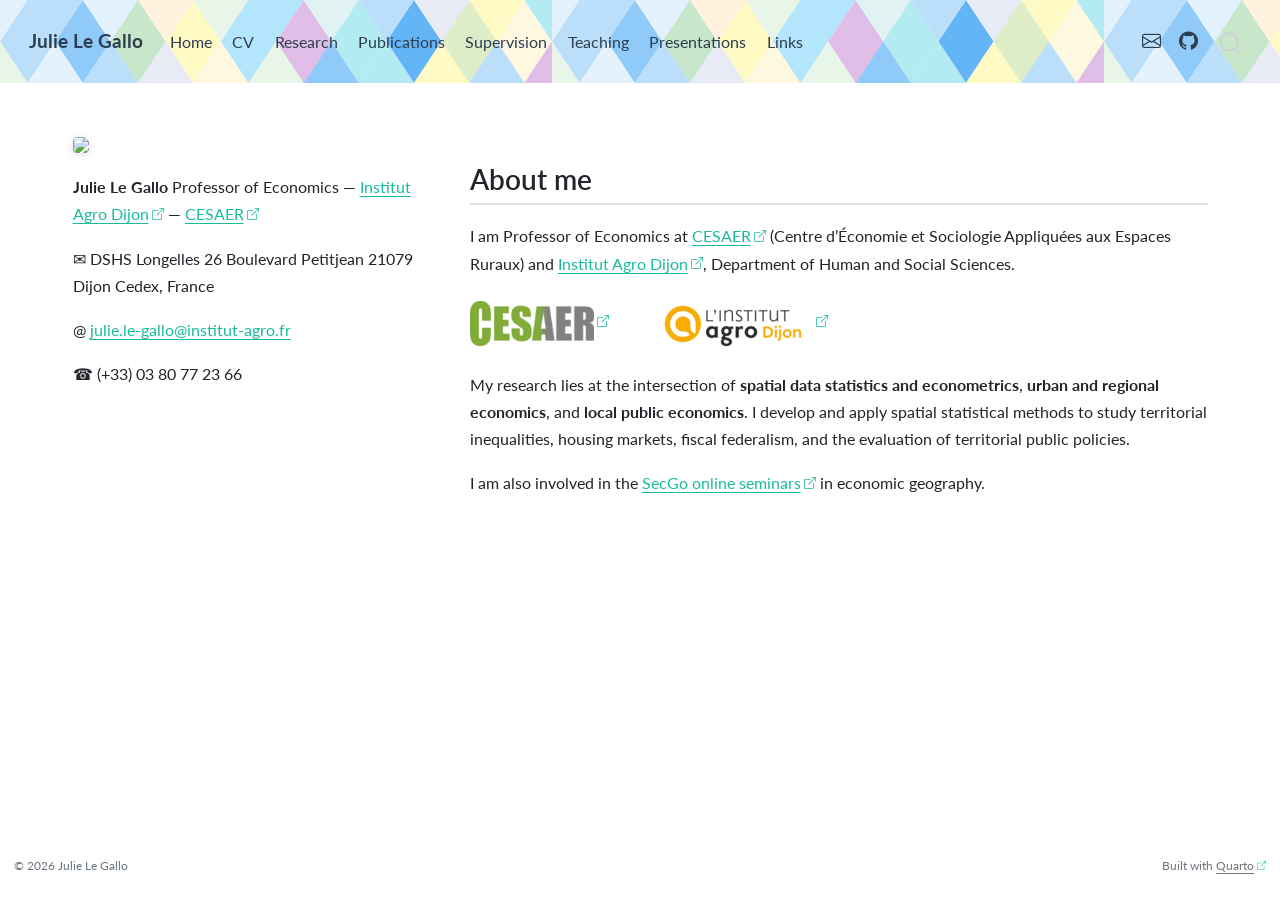
==== docs/index.html @ 0ce1039f "Update 29Apr2026" ====
<!DOCTYPE html>
<html xmlns="http://www.w3.org/1999/xhtml" lang="en" xml:lang="en"><head>

<meta charset="utf-8">
<meta name="generator" content="quarto-1.9.37">

<meta name="viewport" content="width=device-width, initial-scale=1.0, user-scalable=yes">


<title>Julie Le Gallo</title>
<style>
/* Default styles provided by pandoc.
** See https://pandoc.org/MANUAL.html#variables-for-html for config info.
*/
code{white-space: pre-wrap;}
span.smallcaps{font-variant: small-caps;}
div.columns{display: flex; gap: min(4vw, 1.5em);}
div.column{flex: auto; overflow-x: auto;}
div.hanging-indent{margin-left: 1.5em; text-indent: -1.5em;}
ul.task-list{list-style: none;}
ul.task-list li input[type="checkbox"] {
  width: 0.8em;
  margin: 0 0.8em 0.2em -1em; /* quarto-specific, see https://github.com/quarto-dev/quarto-cli/issues/4556 */ 
  vertical-align: middle;
}
</style>


<script src="site_libs/quarto-nav/quarto-nav.js"></script>
<script src="site_libs/quarto-nav/headroom.min.js"></script>
<script src="site_libs/clipboard/clipboard.min.js"></script>
<script src="site_libs/quarto-search/autocomplete.umd.js"></script>
<script src="site_libs/quarto-search/fuse.min.js"></script>
<script src="site_libs/quarto-search/quarto-search.js"></script>
<meta name="quarto:offset" content="./">
<link href="./favicon.ico" rel="icon">
<script src="site_libs/quarto-html/quarto.js" type="module"></script>
<script src="site_libs/quarto-html/tabsets/tabsets.js" type="module"></script>
<script src="site_libs/quarto-html/popper.min.js"></script>
<script src="site_libs/quarto-html/tippy.umd.min.js"></script>
<script src="site_libs/quarto-html/anchor.min.js"></script>
<link href="site_libs/quarto-html/tippy.css" rel="stylesheet">
<link href="site_libs/quarto-html/quarto-syntax-highlighting-7f8f88aac4f3542376d5c11b86a4c14d.css" rel="stylesheet" id="quarto-text-highlighting-styles">
<script src="site_libs/bootstrap/bootstrap.min.js"></script>
<link href="site_libs/bootstrap/bootstrap-icons.css" rel="stylesheet">
<link href="site_libs/bootstrap/bootstrap-6b423f165eeea3787de40cb4f8e821c3.min.css" rel="stylesheet" append-hash="true" id="quarto-bootstrap" data-mode="light">
<script id="quarto-search-options" type="application/json">{
  "location": "navbar",
  "copy-button": false,
  "collapse-after": 3,
  "panel-placement": "end",
  "type": "overlay",
  "limit": 50,
  "keyboard-shortcut": [
    "f",
    "/",
    "s"
  ],
  "show-item-context": false,
  "language": {
    "search-no-results-text": "No results",
    "search-matching-documents-text": "matching documents",
    "search-copy-link-title": "Copy link to search",
    "search-hide-matches-text": "Hide additional matches",
    "search-more-match-text": "more match in this document",
    "search-more-matches-text": "more matches in this document",
    "search-clear-button-title": "Clear",
    "search-text-placeholder": "",
    "search-detached-cancel-button-title": "Cancel",
    "search-submit-button-title": "Submit",
    "search-label": "Search"
  }
}</script>


<link rel="stylesheet" href="styles.css">
</head>

<body class="nav-fixed quarto-light">

<div id="quarto-search-results"></div>
  <header id="quarto-header" class="headroom fixed-top">
    <nav class="navbar navbar-expand-lg " data-bs-theme="dark">
      <div class="navbar-container container-fluid">
      <div class="navbar-brand-container mx-auto">
    <a class="navbar-brand" href="./index.html">
    <span class="navbar-title">Julie Le Gallo</span>
    </a>
  </div>
            <div id="quarto-search" class="" title="Search"></div>
          <button class="navbar-toggler" type="button" data-bs-toggle="collapse" data-bs-target="#navbarCollapse" aria-controls="navbarCollapse" role="menu" aria-expanded="false" aria-label="Toggle navigation" onclick="if (window.quartoToggleHeadroom) { window.quartoToggleHeadroom(); }">
  <span class="navbar-toggler-icon"></span>
</button>
          <div class="collapse navbar-collapse" id="navbarCollapse">
            <ul class="navbar-nav navbar-nav-scroll me-auto">
  <li class="nav-item">
    <a class="nav-link active" href="./index.html" aria-current="page"> 
<span class="menu-text">Home</span></a>
  </li>  
  <li class="nav-item">
    <a class="nav-link" href="./cv.html"> 
<span class="menu-text">CV</span></a>
  </li>  
  <li class="nav-item">
    <a class="nav-link" href="./research.html"> 
<span class="menu-text">Research</span></a>
  </li>  
  <li class="nav-item">
    <a class="nav-link" href="./publications.html"> 
<span class="menu-text">Publications</span></a>
  </li>  
  <li class="nav-item">
    <a class="nav-link" href="./supervision.html"> 
<span class="menu-text">Supervision</span></a>
  </li>  
  <li class="nav-item">
    <a class="nav-link" href="./teaching.html"> 
<span class="menu-text">Teaching</span></a>
  </li>  
  <li class="nav-item">
    <a class="nav-link" href="./presentations.html"> 
<span class="menu-text">Presentations</span></a>
  </li>  
  <li class="nav-item">
    <a class="nav-link" href="./links.html"> 
<span class="menu-text">Links</span></a>
  </li>  
</ul>
            <ul class="navbar-nav navbar-nav-scroll ms-auto">
  <li class="nav-item compact">
    <a class="nav-link" href="mailto:julie.le-gallo@institut-agro.fr"> <i class="bi bi-envelope" role="img">
</i> 
<span class="menu-text"></span></a>
  </li>  
  <li class="nav-item compact">
    <a class="nav-link" href="https://github.com/jlegallo"> <i class="bi bi-github" role="img">
</i> 
<span class="menu-text"></span></a>
  </li>  
</ul>
          </div> <!-- /navcollapse -->
            <div class="quarto-navbar-tools">
</div>
      </div> <!-- /container-fluid -->
    </nav>
</header>
<!-- content -->
<div id="quarto-content" class="quarto-container page-columns page-rows-contents page-layout-full page-navbar">
<!-- sidebar -->
<!-- margin-sidebar -->
    
<!-- main -->
<main class="content column-page" id="quarto-document-content"><header id="title-block-header" class="quarto-title-block"></header>




<div class="columns">
<div class="column" style="width:30%;">
<p><img src="photo.png" class="rounded img-fluid" width="220"></p>
<p><strong>Julie Le Gallo</strong> Professor of Economics — <a href="https://www.institut-agro-dijon.fr">Institut Agro Dijon</a> — <a href="https://cesaer.dijon.hub.inrae.fr/">CESAER</a></p>
<p>✉ DSHS Longelles 26 Boulevard Petitjean 21079 Dijon Cedex, France</p>
<p>@ <a href="mailto:julie.le-gallo@institut-agro.fr">julie.le-gallo@institut-agro.fr</a></p>
<p>☎ (+33) 03 80 77 23 66</p>
</div><div class="column" style="width:5%;">

</div><div class="column" style="width:65%;">
<section id="about-me" class="level2">
<h2 class="anchored" data-anchor-id="about-me">About me</h2>
<p>I am Professor of Economics at <a href="https://cesaer.dijon.hub.inrae.fr/">CESAER</a> (Centre d’Économie et Sociologie Appliquées aux Espaces Ruraux) and <a href="https://www.institut-agro-dijon.fr">Institut Agro Dijon</a>, Department of Human and Social Sciences.</p>
<p><a href="https://cesaer.dijon.hub.inrae.fr/"><img src="logos/1d4dc0701796-logo-cesaer.png" height="45"></a> &nbsp;&nbsp;&nbsp;&nbsp;&nbsp;&nbsp;&nbsp;&nbsp;&nbsp; <a href="https://www.institut-agro-dijon.fr"><img src="logos/44a94e5ef572-institut_agro_dijon_cmjn_marque-fille.webp" height="60"></a></p>
<p>My research lies at the intersection of <strong>spatial data statistics and econometrics</strong>, <strong>urban and regional economics</strong>, and <strong>local public economics</strong>. I develop and apply spatial statistical methods to study territorial inequalities, housing markets, fiscal federalism, and the evaluation of territorial public policies.</p>
<p>I am also involved in the <a href="https://sites.google.com/view/secgo/home">SecGo online seminars</a> in economic geography.</p>
</section>
</div>
</div>



</main> <!-- /main -->
<script id="quarto-html-after-body" type="application/javascript">
  window.document.addEventListener("DOMContentLoaded", function (event) {
    const icon = "";
    const anchorJS = new window.AnchorJS();
    anchorJS.options = {
      placement: 'right',
      icon: icon
    };
    anchorJS.add('.anchored');
    const isCodeAnnotation = (el) => {
      for (const clz of el.classList) {
        if (clz.startsWith('code-annotation-')) {                     
          return true;
        }
      }
      return false;
    }
    const onCopySuccess = function(e) {
      // button target
      const button = e.trigger;
      // don't keep focus
      button.blur();
      // flash "checked"
      button.classList.add('code-copy-button-checked');
      var currentTitle = button.getAttribute("title");
      button.setAttribute("title", "Copied!");
      let tooltip;
      if (window.bootstrap) {
        button.setAttribute("data-bs-toggle", "tooltip");
        button.setAttribute("data-bs-placement", "left");
        button.setAttribute("data-bs-title", "Copied!");
        tooltip = new bootstrap.Tooltip(button, 
          { trigger: "manual", 
            customClass: "code-copy-button-tooltip",
            offset: [0, -8]});
        tooltip.show();    
      }
      setTimeout(function() {
        if (tooltip) {
          tooltip.hide();
          button.removeAttribute("data-bs-title");
          button.removeAttribute("data-bs-toggle");
          button.removeAttribute("data-bs-placement");
        }
        button.setAttribute("title", currentTitle);
        button.classList.remove('code-copy-button-checked');
      }, 1000);
      // clear code selection
      e.clearSelection();
    }
    const getTextToCopy = function(trigger) {
      const outerScaffold = trigger.parentElement.cloneNode(true);
      const codeEl = outerScaffold.querySelector('code');
      for (const childEl of codeEl.children) {
        if (isCodeAnnotation(childEl)) {
          childEl.remove();
        }
      }
      return codeEl.innerText;
    }
    const clipboard = new window.ClipboardJS('.code-copy-button:not([data-in-quarto-modal])', {
      text: getTextToCopy
    });
    clipboard.on('success', onCopySuccess);
    if (window.document.getElementById('quarto-embedded-source-code-modal')) {
      const clipboardModal = new window.ClipboardJS('.code-copy-button[data-in-quarto-modal]', {
        text: getTextToCopy,
        container: window.document.getElementById('quarto-embedded-source-code-modal')
      });
      clipboardModal.on('success', onCopySuccess);
    }
      var localhostRegex = new RegExp(/^(?:http|https):\/\/localhost\:?[0-9]*\//);
      var mailtoRegex = new RegExp(/^mailto:/);
        var filterRegex = new RegExp('/' + window.location.host + '/');
      var isInternal = (href) => {
          return filterRegex.test(href) || localhostRegex.test(href) || mailtoRegex.test(href);
      }
      // Inspect non-navigation links and adorn them if external
     var links = window.document.querySelectorAll('a[href]:not(.nav-link):not(.navbar-brand):not(.toc-action):not(.sidebar-link):not(.sidebar-item-toggle):not(.pagination-link):not(.no-external):not([aria-hidden]):not(.dropdown-item):not(.quarto-navigation-tool):not(.about-link)');
      for (var i=0; i<links.length; i++) {
        const link = links[i];
        if (!isInternal(link.href)) {
          // undo the damage that might have been done by quarto-nav.js in the case of
          // links that we want to consider external
          if (link.dataset.originalHref !== undefined) {
            link.href = link.dataset.originalHref;
          }
            // target, if specified
            link.setAttribute("target", "_blank");
            if (link.getAttribute("rel") === null) {
              link.setAttribute("rel", "noopener");
            }
            // default icon
            link.classList.add("external");
        }
      }
    function tippyHover(el, contentFn, onTriggerFn, onUntriggerFn) {
      const config = {
        allowHTML: true,
        maxWidth: 500,
        delay: 100,
        arrow: false,
        appendTo: function(el) {
            return el.parentElement;
        },
        interactive: true,
        interactiveBorder: 10,
        theme: 'quarto',
        placement: 'bottom-start',
      };
      if (contentFn) {
        config.content = contentFn;
      }
      if (onTriggerFn) {
        config.onTrigger = onTriggerFn;
      }
      if (onUntriggerFn) {
        config.onUntrigger = onUntriggerFn;
      }
      window.tippy(el, config); 
    }
    const noterefs = window.document.querySelectorAll('a[role="doc-noteref"]');
    for (var i=0; i<noterefs.length; i++) {
      const ref = noterefs[i];
      tippyHover(ref, function() {
        // use id or data attribute instead here
        let href = ref.getAttribute('data-footnote-href') || ref.getAttribute('href');
        try { href = new URL(href).hash; } catch {}
        const id = href.replace(/^#\/?/, "");
        const note = window.document.getElementById(id);
        if (note) {
          return note.innerHTML;
        } else {
          return "";
        }
      });
    }
    const xrefs = window.document.querySelectorAll('a.quarto-xref');
    const processXRef = (id, note) => {
      // Strip column container classes
      const stripColumnClz = (el) => {
        el.classList.remove("page-full", "page-columns");
        if (el.children) {
          for (const child of el.children) {
            stripColumnClz(child);
          }
        }
      }
      stripColumnClz(note)
      if (id === null || id.startsWith('sec-')) {
        // Special case sections, only their first couple elements
        const container = document.createElement("div");
        if (note.children && note.children.length > 2) {
          container.appendChild(note.children[0].cloneNode(true));
          for (let i = 1; i < note.children.length; i++) {
            const child = note.children[i];
            if (child.tagName === "P" && child.innerText === "") {
              continue;
            } else {
              container.appendChild(child.cloneNode(true));
              break;
            }
          }
          if (window.Quarto?.typesetMath) {
            window.Quarto.typesetMath(container);
          }
          return container.innerHTML
        } else {
          if (window.Quarto?.typesetMath) {
            window.Quarto.typesetMath(note);
          }
          return note.innerHTML;
        }
      } else {
        // Remove any anchor links if they are present
        const anchorLink = note.querySelector('a.anchorjs-link');
        if (anchorLink) {
          anchorLink.remove();
        }
        if (window.Quarto?.typesetMath) {
          window.Quarto.typesetMath(note);
        }
        if (note.classList.contains("callout")) {
          return note.outerHTML;
        } else {
          return note.innerHTML;
        }
      }
    }
    for (var i=0; i<xrefs.length; i++) {
      const xref = xrefs[i];
      tippyHover(xref, undefined, function(instance) {
        instance.disable();
        let url = xref.getAttribute('href');
        let hash = undefined; 
        if (url.startsWith('#')) {
          hash = url;
        } else {
          try { hash = new URL(url).hash; } catch {}
        }
        if (hash) {
          const id = hash.replace(/^#\/?/, "");
          const note = window.document.getElementById(id);
          if (note !== null) {
            try {
              const html = processXRef(id, note.cloneNode(true));
              instance.setContent(html);
            } finally {
              instance.enable();
              instance.show();
            }
          } else {
            // See if we can fetch this
            fetch(url.split('#')[0])
            .then(res => res.text())
            .then(html => {
              const parser = new DOMParser();
              const htmlDoc = parser.parseFromString(html, "text/html");
              const note = htmlDoc.getElementById(id);
              if (note !== null) {
                const html = processXRef(id, note);
                instance.setContent(html);
              } 
            }).finally(() => {
              instance.enable();
              instance.show();
            });
          }
        } else {
          // See if we can fetch a full url (with no hash to target)
          // This is a special case and we should probably do some content thinning / targeting
          fetch(url)
          .then(res => res.text())
          .then(html => {
            const parser = new DOMParser();
            const htmlDoc = parser.parseFromString(html, "text/html");
            const note = htmlDoc.querySelector('main.content');
            if (note !== null) {
              // This should only happen for chapter cross references
              // (since there is no id in the URL)
              // remove the first header
              if (note.children.length > 0 && note.children[0].tagName === "HEADER") {
                note.children[0].remove();
              }
              const html = processXRef(null, note);
              instance.setContent(html);
            } 
          }).finally(() => {
            instance.enable();
            instance.show();
          });
        }
      }, function(instance) {
      });
    }
        let selectedAnnoteEl;
        const selectorForAnnotation = ( cell, annotation) => {
          let cellAttr = 'data-code-cell="' + cell + '"';
          let lineAttr = 'data-code-annotation="' +  annotation + '"';
          const selector = 'span[' + cellAttr + '][' + lineAttr + ']';
          return selector;
        }
        const selectCodeLines = (annoteEl) => {
          const doc = window.document;
          const targetCell = annoteEl.getAttribute("data-target-cell");
          const targetAnnotation = annoteEl.getAttribute("data-target-annotation");
          const annoteSpan = window.document.querySelector(selectorForAnnotation(targetCell, targetAnnotation));
          const lines = annoteSpan.getAttribute("data-code-lines").split(",");
          const lineIds = lines.map((line) => {
            return targetCell + "-" + line;
          })
          let top = null;
          let height = null;
          let parent = null;
          if (lineIds.length > 0) {
              //compute the position of the single el (top and bottom and make a div)
              const el = window.document.getElementById(lineIds[0]);
              top = el.offsetTop;
              height = el.offsetHeight;
              parent = el.parentElement.parentElement;
            if (lineIds.length > 1) {
              const lastEl = window.document.getElementById(lineIds[lineIds.length - 1]);
              const bottom = lastEl.offsetTop + lastEl.offsetHeight;
              height = bottom - top;
            }
            if (top !== null && height !== null && parent !== null) {
              // cook up a div (if necessary) and position it 
              let div = window.document.getElementById("code-annotation-line-highlight");
              if (div === null) {
                div = window.document.createElement("div");
                div.setAttribute("id", "code-annotation-line-highlight");
                div.style.position = 'absolute';
                parent.appendChild(div);
              }
              div.style.top = top - 2 + "px";
              div.style.height = height + 4 + "px";
              div.style.left = 0;
              let gutterDiv = window.document.getElementById("code-annotation-line-highlight-gutter");
              if (gutterDiv === null) {
                gutterDiv = window.document.createElement("div");
                gutterDiv.setAttribute("id", "code-annotation-line-highlight-gutter");
                gutterDiv.style.position = 'absolute';
                const codeCell = window.document.getElementById(targetCell);
                const gutter = codeCell.querySelector('.code-annotation-gutter');
                gutter.appendChild(gutterDiv);
              }
              gutterDiv.style.top = top - 2 + "px";
              gutterDiv.style.height = height + 4 + "px";
            }
            selectedAnnoteEl = annoteEl;
          }
        };
        const unselectCodeLines = () => {
          const elementsIds = ["code-annotation-line-highlight", "code-annotation-line-highlight-gutter"];
          elementsIds.forEach((elId) => {
            const div = window.document.getElementById(elId);
            if (div) {
              div.remove();
            }
          });
          selectedAnnoteEl = undefined;
        };
          // Handle positioning of the toggle
      window.addEventListener(
        "resize",
        throttle(() => {
          elRect = undefined;
          if (selectedAnnoteEl) {
            selectCodeLines(selectedAnnoteEl);
          }
        }, 10)
      );
      function throttle(fn, ms) {
      let throttle = false;
      let timer;
        return (...args) => {
          if(!throttle) { // first call gets through
              fn.apply(this, args);
              throttle = true;
          } else { // all the others get throttled
              if(timer) clearTimeout(timer); // cancel #2
              timer = setTimeout(() => {
                fn.apply(this, args);
                timer = throttle = false;
              }, ms);
          }
        };
      }
        // Attach click handler to the DT
        const annoteDls = window.document.querySelectorAll('dt[data-target-cell]');
        for (const annoteDlNode of annoteDls) {
          annoteDlNode.addEventListener('click', (event) => {
            const clickedEl = event.target;
            if (clickedEl !== selectedAnnoteEl) {
              unselectCodeLines();
              const activeEl = window.document.querySelector('dt[data-target-cell].code-annotation-active');
              if (activeEl) {
                activeEl.classList.remove('code-annotation-active');
              }
              selectCodeLines(clickedEl);
              clickedEl.classList.add('code-annotation-active');
            } else {
              // Unselect the line
              unselectCodeLines();
              clickedEl.classList.remove('code-annotation-active');
            }
          });
        }
    const findCites = (el) => {
      const parentEl = el.parentElement;
      if (parentEl) {
        const cites = parentEl.dataset.cites;
        if (cites) {
          return {
            el,
            cites: cites.split(' ')
          };
        } else {
          return findCites(el.parentElement)
        }
      } else {
        return undefined;
      }
    };
    var bibliorefs = window.document.querySelectorAll('a[role="doc-biblioref"]');
    for (var i=0; i<bibliorefs.length; i++) {
      const ref = bibliorefs[i];
      const citeInfo = findCites(ref);
      if (citeInfo) {
        tippyHover(citeInfo.el, function() {
          var popup = window.document.createElement('div');
          citeInfo.cites.forEach(function(cite) {
            var citeDiv = window.document.createElement('div');
            citeDiv.classList.add('hanging-indent');
            citeDiv.classList.add('csl-entry');
            var biblioDiv = window.document.getElementById('ref-' + cite);
            if (biblioDiv) {
              citeDiv.innerHTML = biblioDiv.innerHTML;
            }
            popup.appendChild(citeDiv);
          });
          return popup.innerHTML;
        });
      }
    }
  });
  </script>
</div> <!-- /content -->
<footer class="footer">
  <div class="nav-footer">
    <div class="nav-footer-left">
<p>© 2026 Julie Le Gallo</p>
</div>   
    <div class="nav-footer-center">
      &nbsp;
    </div>
    <div class="nav-footer-right">
<p>Built with <a href="https://quarto.org">Quarto</a></p>
</div>
  </div>
</footer>




</body></html>
---- docs/site_libs/quarto-html/tippy.css ----
.tippy-box[data-animation=fade][data-state=hidden]{opacity:0}[data-tippy-root]{max-width:calc(100vw - 10px)}.tippy-box{position:relative;background-color:#333;color:#fff;border-radius:4px;font-size:14px;line-height:1.4;white-space:normal;outline:0;transition-property:transform,visibility,opacity}.tippy-box[data-placement^=top]>.tippy-arrow{bottom:0}.tippy-box[data-placement^=top]>.tippy-arrow:before{bottom:-7px;left:0;border-width:8px 8px 0;border-top-color:initial;transform-origin:center top}.tippy-box[data-placement^=bottom]>.tippy-arrow{top:0}.tippy-box[data-placement^=bottom]>.tippy-arrow:before{top:-7px;left:0;border-width:0 8px 8px;border-bottom-color:initial;transform-origin:center bottom}.tippy-box[data-placement^=left]>.tippy-arrow{right:0}.tippy-box[data-placement^=left]>.tippy-arrow:before{border-width:8px 0 8px 8px;border-left-color:initial;right:-7px;transform-origin:center left}.tippy-box[data-placement^=right]>.tippy-arrow{left:0}.tippy-box[data-placement^=right]>.tippy-arrow:before{left:-7px;border-width:8px 8px 8px 0;border-right-color:initial;transform-origin:center right}.tippy-box[data-inertia][data-state=visible]{transition-timing-function:cubic-bezier(.54,1.5,.38,1.11)}.tippy-arrow{width:16px;height:16px;color:#333}.tippy-arrow:before{content:"";position:absolute;border-color:transparent;border-style:solid}.tippy-content{position:relative;padding:5px 9px;z-index:1}
---- docs/site_libs/quarto-html/quarto-syntax-highlighting-7f8f88aac4f3542376d5c11b86a4c14d.css ----
/* quarto syntax highlight colors */
:root {
  --quarto-hl-ot-color: #003B4F;
  --quarto-hl-at-color: #657422;
  --quarto-hl-ss-color: #20794D;
  --quarto-hl-an-color: #5E5E5E;
  --quarto-hl-fu-color: #4758AB;
  --quarto-hl-st-color: #20794D;
  --quarto-hl-cf-color: #003B4F;
  --quarto-hl-op-color: #5E5E5E;
  --quarto-hl-er-color: #AD0000;
  --quarto-hl-bn-color: #AD0000;
  --quarto-hl-al-color: #AD0000;
  --quarto-hl-va-color: #111111;
  --quarto-hl-bu-color: inherit;
  --quarto-hl-ex-color: inherit;
  --quarto-hl-pp-color: #AD0000;
  --quarto-hl-in-color: #5E5E5E;
  --quarto-hl-vs-color: #20794D;
  --quarto-hl-wa-color: #5E5E5E;
  --quarto-hl-do-color: #5E5E5E;
  --quarto-hl-im-color: #00769E;
  --quarto-hl-ch-color: #20794D;
  --quarto-hl-dt-color: #AD0000;
  --quarto-hl-fl-color: #AD0000;
  --quarto-hl-co-color: #5E5E5E;
  --quarto-hl-cv-color: #5E5E5E;
  --quarto-hl-cn-color: #8f5902;
  --quarto-hl-sc-color: #5E5E5E;
  --quarto-hl-dv-color: #AD0000;
  --quarto-hl-kw-color: #003B4F;
}

/* other quarto variables */
:root {
  --quarto-font-monospace: SFMono-Regular, Menlo, Monaco, Consolas, "Liberation Mono", "Courier New", monospace;
}

/* syntax highlight based on Pandoc's rules */
pre > code.sourceCode > span {
  color: #003B4F;
}

code.sourceCode > span {
  color: #003B4F;
}

div.sourceCode,
div.sourceCode pre.sourceCode {
  color: #003B4F;
}

/* Normal */
code span {
  color: #003B4F;
}

/* Alert */
code span.al {
  color: #AD0000;
  font-style: inherit;
}

/* Annotation */
code span.an {
  color: #5E5E5E;
  font-style: inherit;
}

/* Attribute */
code span.at {
  color: #657422;
  font-style: inherit;
}

/* BaseN */
code span.bn {
  color: #AD0000;
  font-style: inherit;
}

/* BuiltIn */
code span.bu {
  font-style: inherit;
}

/* ControlFlow */
code span.cf {
  color: #003B4F;
  font-weight: bold;
  font-style: inherit;
}

/* Char */
code span.ch {
  color: #20794D;
  font-style: inherit;
}

/* Constant */
code span.cn {
  color: #8f5902;
  font-style: inherit;
}

/* Comment */
code span.co {
  color: #5E5E5E;
  font-style: inherit;
}

/* CommentVar */
code span.cv {
  color: #5E5E5E;
  font-style: italic;
}

/* Documentation */
code span.do {
  color: #5E5E5E;
  font-style: italic;
}

/* DataType */
code span.dt {
  color: #AD0000;
  font-style: inherit;
}

/* DecVal */
code span.dv {
  color: #AD0000;
  font-style: inherit;
}

/* Error */
code span.er {
  color: #AD0000;
  font-style: inherit;
}

/* Extension */
code span.ex {
  font-style: inherit;
}

/* Float */
code span.fl {
  color: #AD0000;
  font-style: inherit;
}

/* Function */
code span.fu {
  color: #4758AB;
  font-style: inherit;
}

/* Import */
code span.im {
  color: #00769E;
  font-style: inherit;
}

/* Information */
code span.in {
  color: #5E5E5E;
  font-style: inherit;
}

/* Keyword */
code span.kw {
  color: #003B4F;
  font-weight: bold;
  font-style: inherit;
}

/* Operator */
code span.op {
  color: #5E5E5E;
  font-style: inherit;
}

/* Other */
code span.ot {
  color: #003B4F;
  font-style: inherit;
}

/* Preprocessor */
code span.pp {
  color: #AD0000;
  font-style: inherit;
}

/* SpecialChar */
code span.sc {
  color: #5E5E5E;
  font-style: inherit;
}

/* SpecialString */
code span.ss {
  color: #20794D;
  font-style: inherit;
}

/* String */
code span.st {
  color: #20794D;
  font-style: inherit;
}

/* Variable */
code span.va {
  color: #111111;
  font-style: inherit;
}

/* VerbatimString */
code span.vs {
  color: #20794D;
  font-style: inherit;
}

/* Warning */
code span.wa {
  color: #5E5E5E;
  font-style: italic;
}

.prevent-inlining {
  content: "</";
}

/*# sourceMappingURL=789ad8cd35626ba772517505b42a116e.css.map */
---- docs/styles.css ----
/* Academic website — minimal overrides on Flatly theme */


body {
  font-size: 16px;
  line-height: 1.7;
}

/* Navbar mosaic background */
.navbar {
  background-image: url('images/mosaic.svg') !important;
  background-size: auto 100% !important;
  background-repeat: repeat-x !important;
  background-color: #EAF4FB !important;
}

.navbar-brand,
.nav-link {
  color: #2c3e50 !important;
  text-shadow: none !important;
}

.nav-link:hover {
  color: #1a252f !important;
}

.navbar-brand {
  font-weight: 700;
  font-size: 1.1rem;
}

h2 {
  margin-top: 2rem;
  border-bottom: 2px solid #dee2e6;
  padding-bottom: 0.4rem;
}

/* Home page columns */
.columns {
  margin-top: 2rem;
}

img.rounded {
  border-radius: 8px;
  box-shadow: 0 2px 8px rgba(0,0,0,0.12);
}

/* Publication list — tighter spacing */
#publications-english li,
#publications-french li {
  margin-bottom: 0.4rem;
}

/* Button */
.btn-primary {
  margin-bottom: 1.5rem;
}

/* Publication TOC anchors */
.pub-toc {
  border: 1px solid #dee2e6;
  border-radius: 4px;
  padding: 1rem 1.25rem;
  margin-bottom: 2rem;
  background: #f8f9fa;
  line-height: 2;
}

.pub-toc a {
  text-decoration: underline;
  font-weight: 500;
}

/* Research project blocks */
.project {
  border-left: 3px solid #dee2e6;
  padding: 0.6rem 0 0.6rem 1rem;
  margin-bottom: 1rem;
}

.project img {
  object-fit: contain;
  max-height: 60px;
}

/* Back to top button */
.back-to-top {
  text-align: right;
  margin-top: 0.8rem;
  font-size: 1.4rem;
}
.back-to-top a {
  text-decoration: none;
  color: #2c3e50;
  opacity: 0.5;
}
.back-to-top a:hover {
  opacity: 1;
}

/* Footer */
.nav-footer {
  font-size: 0.85rem;
  color: #6c757d;
}
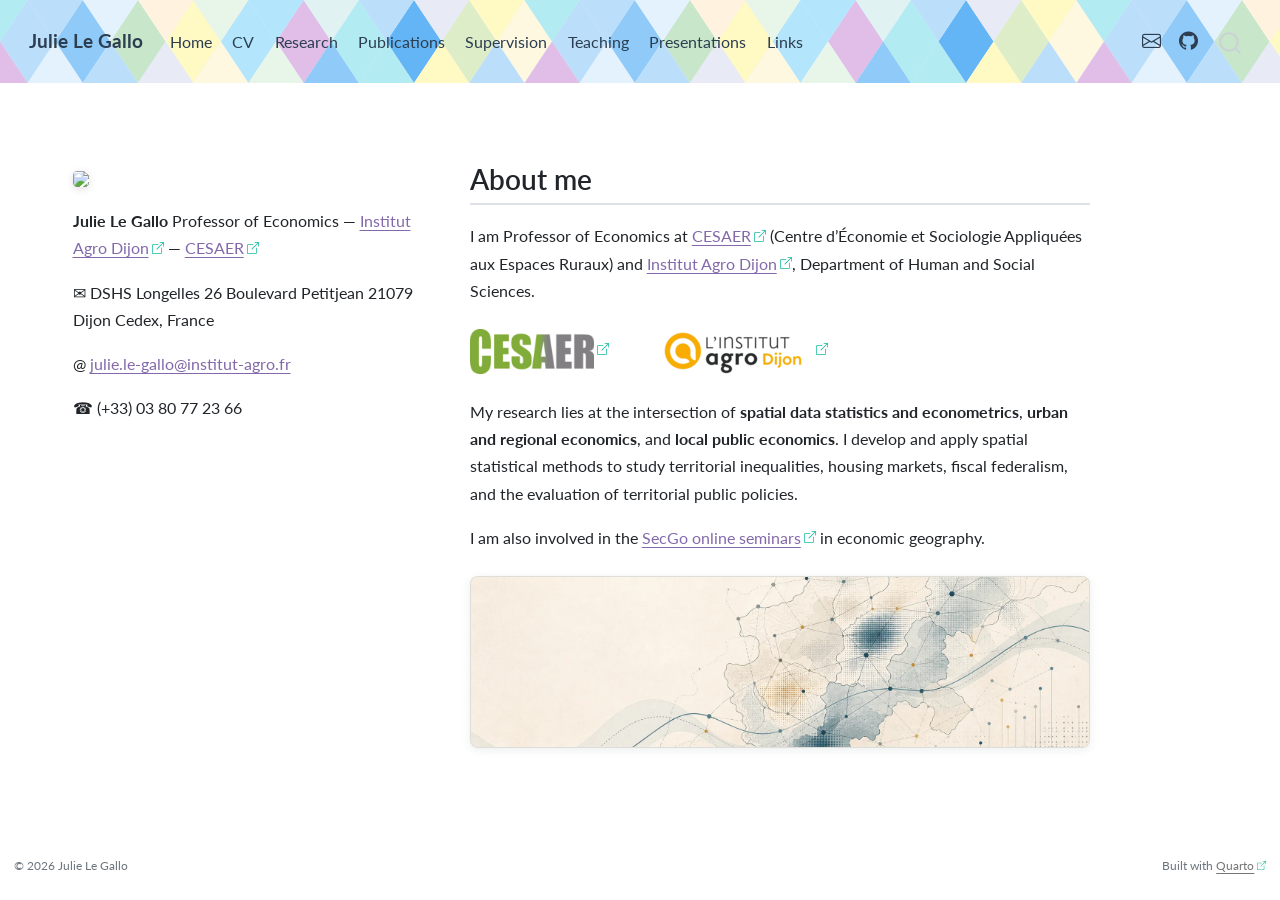
==== commit fe70cae2: "Update 12Jun2026" ====
--- a/docs/index.html
+++ b/docs/index.html
@@ -156,7 +156,7 @@
 
 
 <div class="columns">
-<div class="column" style="width:30%;">
+<div class="column profile-column" style="width:30%;">
 <p><img src="photo.png" class="rounded img-fluid" width="220"></p>
 <p><strong>Julie Le Gallo</strong> Professor of Economics — <a href="https://www.institut-agro-dijon.fr">Institut Agro Dijon</a> — <a href="https://cesaer.dijon.hub.inrae.fr/">CESAER</a></p>
 <p>✉ DSHS Longelles 26 Boulevard Petitjean 21079 Dijon Cedex, France</p>
@@ -164,13 +164,16 @@
 <p>☎ (+33) 03 80 77 23 66</p>
 </div><div class="column" style="width:5%;">
 
-</div><div class="column" style="width:65%;">
+</div><div class="column about-column" style="width:65%;">
 <section id="about-me" class="level2">
 <h2 class="anchored" data-anchor-id="about-me">About me</h2>
 <p>I am Professor of Economics at <a href="https://cesaer.dijon.hub.inrae.fr/">CESAER</a> (Centre d’Économie et Sociologie Appliquées aux Espaces Ruraux) and <a href="https://www.institut-agro-dijon.fr">Institut Agro Dijon</a>, Department of Human and Social Sciences.</p>
 <p><a href="https://cesaer.dijon.hub.inrae.fr/"><img src="logos/1d4dc0701796-logo-cesaer.png" height="45"></a> &nbsp;&nbsp;&nbsp;&nbsp;&nbsp;&nbsp;&nbsp;&nbsp;&nbsp; <a href="https://www.institut-agro-dijon.fr"><img src="logos/44a94e5ef572-institut_agro_dijon_cmjn_marque-fille.webp" height="60"></a></p>
 <p>My research lies at the intersection of <strong>spatial data statistics and econometrics</strong>, <strong>urban and regional economics</strong>, and <strong>local public economics</strong>. I develop and apply spatial statistical methods to study territorial inequalities, housing markets, fiscal federalism, and the evaluation of territorial public policies.</p>
 <p>I am also involved in the <a href="https://sites.google.com/view/secgo/home">SecGo online seminars</a> in economic geography.</p>
+<div class="about-illustration">
+<p><img src="images/hero-geographie-des-donnees.webp" class="about-illustration-image img-fluid" alt="Abstract map combining territories, spatial networks, and statistical curves"></p>
+</div>
 </section>
 </div>
 </div>
--- a/docs/styles.css
+++ b/docs/styles.css
@@ -1,5 +1,12 @@
 /* Academic website — minimal overrides on Flatly theme */
 
+a {
+  color: #8369AB;
+}
+
+a:hover {
+  color: #5e4a7a;
+}
 
 body {
   font-size: 16px;
@@ -35,14 +42,57 @@
   padding-bottom: 0.4rem;
 }
 
+/* Home page illustration */
+.about-column {
+  max-width: 620px;
+}
+
+.about-illustration {
+  width: 100%;
+  margin: 1.5rem 0 0;
+  box-sizing: border-box;
+  overflow: hidden;
+  border: 1px solid rgba(44, 62, 80, 0.12);
+  border-radius: 8px;
+  background: #f7f3ea;
+  box-shadow: 0 2px 10px rgba(44, 62, 80, 0.09);
+}
+
+.about-illustration p {
+  margin: 0;
+}
+
+.about-illustration-image {
+  display: block;
+  width: 100%;
+  height: 170px;
+  object-fit: cover;
+  object-position: 58% center;
+}
+
 /* Home page columns */
 .columns {
+  margin-top: 2rem;
+}
+
+.profile-column {
   margin-top: 2rem;
 }
 
 img.rounded {
   border-radius: 8px;
   box-shadow: 0 2px 8px rgba(0,0,0,0.12);
+}
+
+@media (max-width: 768px) {
+  .about-illustration {
+    margin-top: 1.25rem;
+  }
+
+  .about-illustration-image {
+    height: 150px;
+    object-position: 62% center;
+  }
 }
 
 /* Publication list — tighter spacing */
@@ -98,6 +148,20 @@
   opacity: 1;
 }
 
+/* TOC sidebar */
+#TOC .nav-link {
+  color: #8369AB;
+}
+
+#TOC .nav-link:hover {
+  color: #5e4a7a;
+}
+
+#TOC .nav-link.active {
+  color: #8369AB;
+  border-left-color: #8369AB;
+}
+
 /* Footer */
 .nav-footer {
   font-size: 0.85rem;
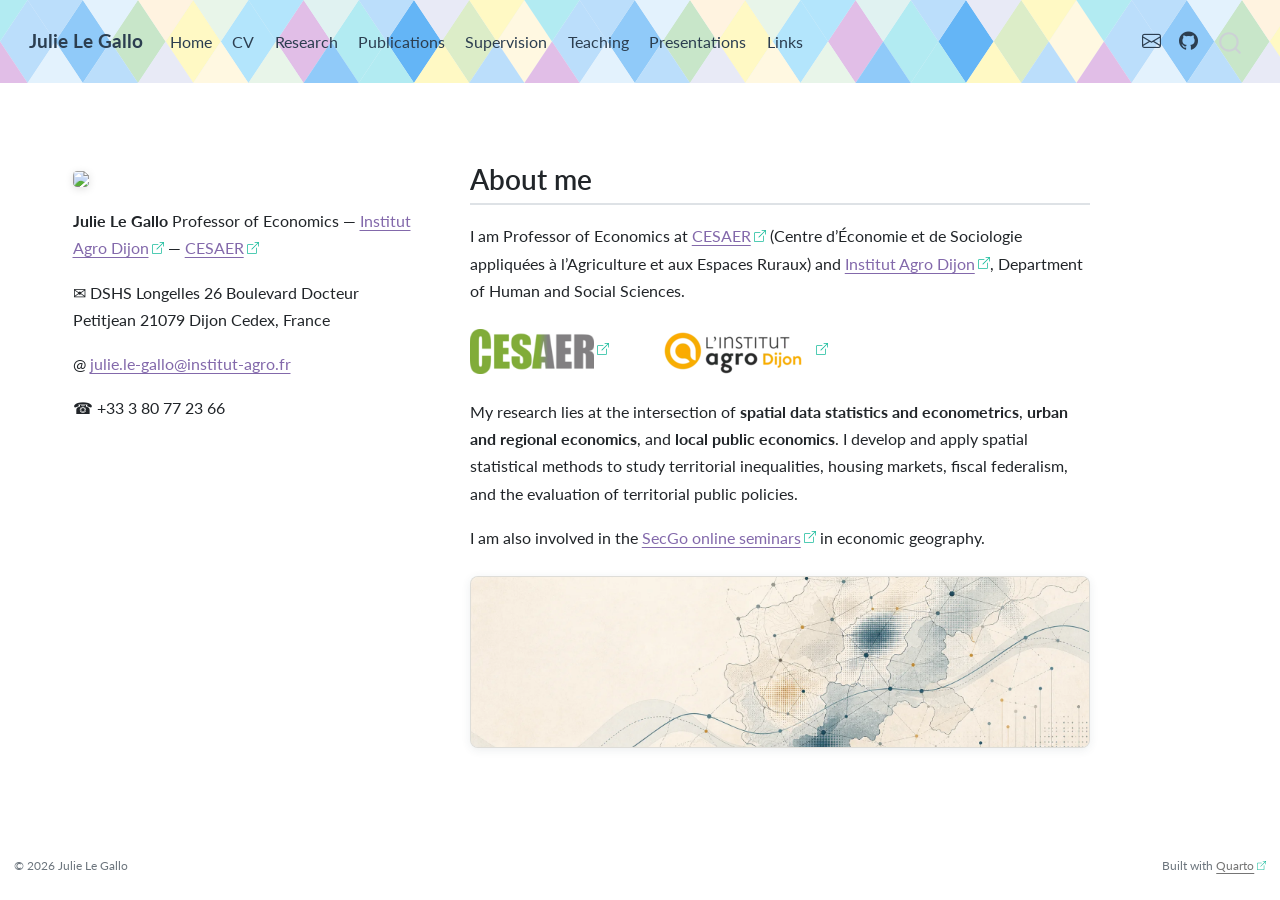
==== commit d5b36c54: "Update18oct2026 Verification of publications against Crossref and publishers (titles, authors, autho" ====
--- a/docs/index.html
+++ b/docs/index.html
@@ -158,17 +158,17 @@
 <div class="columns">
 <div class="column profile-column" style="width:30%;">
 <p><img src="photo.png" class="rounded img-fluid" width="220"></p>
-<p><strong>Julie Le Gallo</strong> Professor of Economics — <a href="https://www.institut-agro-dijon.fr">Institut Agro Dijon</a> — <a href="https://cesaer.dijon.hub.inrae.fr/">CESAER</a></p>
-<p>✉ DSHS Longelles 26 Boulevard Petitjean 21079 Dijon Cedex, France</p>
+<p><strong>Julie Le Gallo</strong> Professor of Economics — <a href="https://institut-agro-dijon.fr/">Institut Agro Dijon</a> — <a href="https://cesaer.dijon.hub.inrae.fr/">CESAER</a></p>
+<p>✉ DSHS Longelles 26 Boulevard Docteur Petitjean 21079 Dijon Cedex, France</p>
 <p>@ <a href="mailto:julie.le-gallo@institut-agro.fr">julie.le-gallo@institut-agro.fr</a></p>
-<p>☎ (+33) 03 80 77 23 66</p>
+<p>☎ +33 3 80 77 23 66</p>
 </div><div class="column" style="width:5%;">
 
 </div><div class="column about-column" style="width:65%;">
 <section id="about-me" class="level2">
 <h2 class="anchored" data-anchor-id="about-me">About me</h2>
-<p>I am Professor of Economics at <a href="https://cesaer.dijon.hub.inrae.fr/">CESAER</a> (Centre d’Économie et Sociologie Appliquées aux Espaces Ruraux) and <a href="https://www.institut-agro-dijon.fr">Institut Agro Dijon</a>, Department of Human and Social Sciences.</p>
-<p><a href="https://cesaer.dijon.hub.inrae.fr/"><img src="logos/1d4dc0701796-logo-cesaer.png" height="45"></a> &nbsp;&nbsp;&nbsp;&nbsp;&nbsp;&nbsp;&nbsp;&nbsp;&nbsp; <a href="https://www.institut-agro-dijon.fr"><img src="logos/44a94e5ef572-institut_agro_dijon_cmjn_marque-fille.webp" height="60"></a></p>
+<p>I am Professor of Economics at <a href="https://cesaer.dijon.hub.inrae.fr/">CESAER</a> (Centre d’Économie et de Sociologie appliquées à l’Agriculture et aux Espaces Ruraux) and <a href="https://institut-agro-dijon.fr/">Institut Agro Dijon</a>, Department of Human and Social Sciences.</p>
+<p><a href="https://cesaer.dijon.hub.inrae.fr/"><img src="logos/1d4dc0701796-logo-cesaer.png" height="45"></a> &nbsp;&nbsp;&nbsp;&nbsp;&nbsp;&nbsp;&nbsp;&nbsp;&nbsp; <a href="https://institut-agro-dijon.fr/"><img src="logos/44a94e5ef572-institut_agro_dijon_cmjn_marque-fille.webp" height="60"></a></p>
 <p>My research lies at the intersection of <strong>spatial data statistics and econometrics</strong>, <strong>urban and regional economics</strong>, and <strong>local public economics</strong>. I develop and apply spatial statistical methods to study territorial inequalities, housing markets, fiscal federalism, and the evaluation of territorial public policies.</p>
 <p>I am also involved in the <a href="https://sites.google.com/view/secgo/home">SecGo online seminars</a> in economic geography.</p>
 <div class="about-illustration">
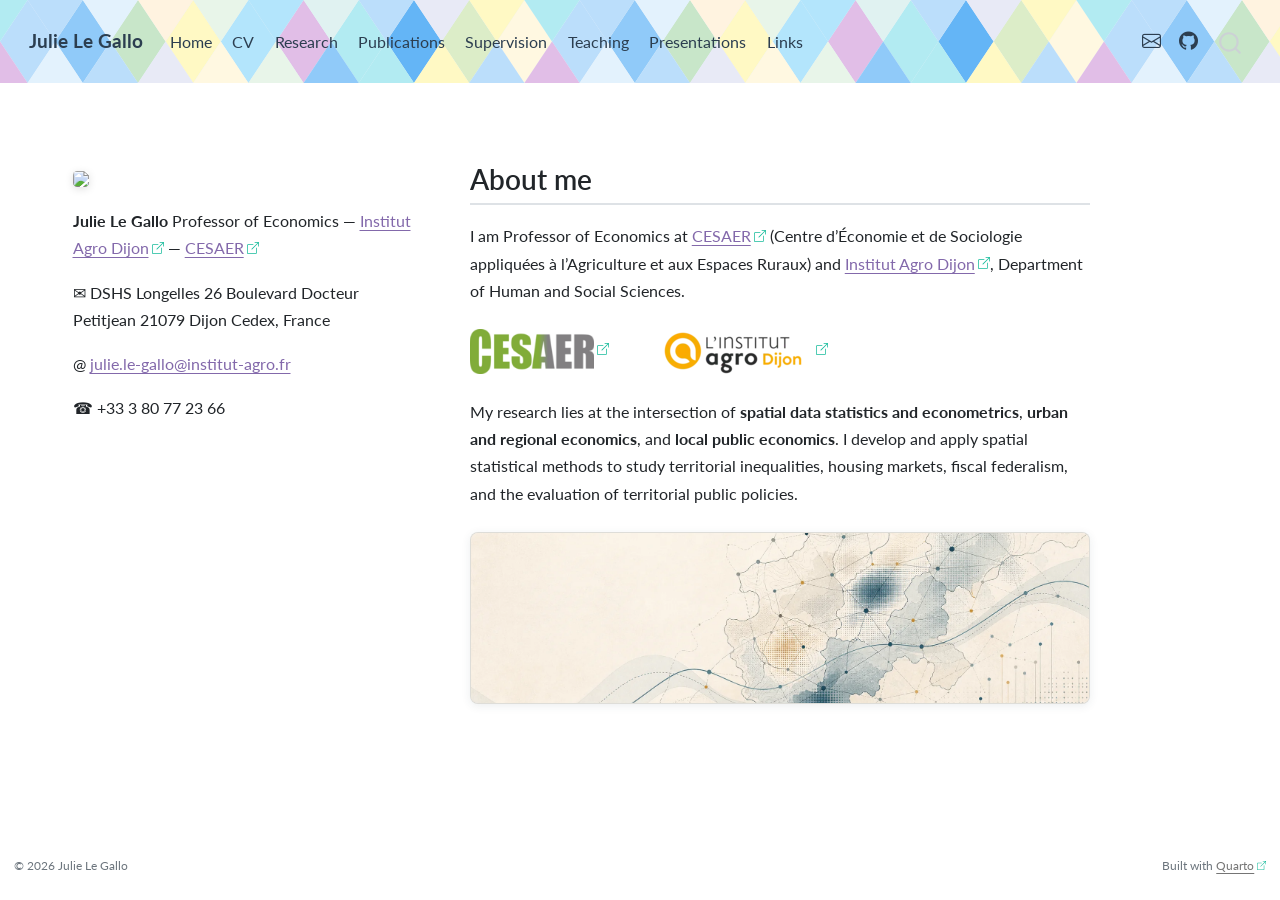
==== commit 07d7551d: "Update 24oct2026 (2) Co-Authored-By: Claude Opus 5.5 <noreply@anthropic.com>" ====
--- a/docs/index.html
+++ b/docs/index.html
@@ -170,7 +170,6 @@
 <p>I am Professor of Economics at <a href="https://cesaer.dijon.hub.inrae.fr/">CESAER</a> (Centre d’Économie et de Sociologie appliquées à l’Agriculture et aux Espaces Ruraux) and <a href="https://institut-agro-dijon.fr/">Institut Agro Dijon</a>, Department of Human and Social Sciences.</p>
 <p><a href="https://cesaer.dijon.hub.inrae.fr/"><img src="logos/1d4dc0701796-logo-cesaer.png" height="45"></a> &nbsp;&nbsp;&nbsp;&nbsp;&nbsp;&nbsp;&nbsp;&nbsp;&nbsp; <a href="https://institut-agro-dijon.fr/"><img src="logos/44a94e5ef572-institut_agro_dijon_cmjn_marque-fille.webp" height="60"></a></p>
 <p>My research lies at the intersection of <strong>spatial data statistics and econometrics</strong>, <strong>urban and regional economics</strong>, and <strong>local public economics</strong>. I develop and apply spatial statistical methods to study territorial inequalities, housing markets, fiscal federalism, and the evaluation of territorial public policies.</p>
-<p>I am also involved in the <a href="https://sites.google.com/view/secgo/home">SecGo online seminars</a> in economic geography.</p>
 <div class="about-illustration">
 <p><img src="images/hero-geographie-des-donnees.webp" class="about-illustration-image img-fluid" alt="Abstract map combining territories, spatial networks, and statistical curves"></p>
 </div>
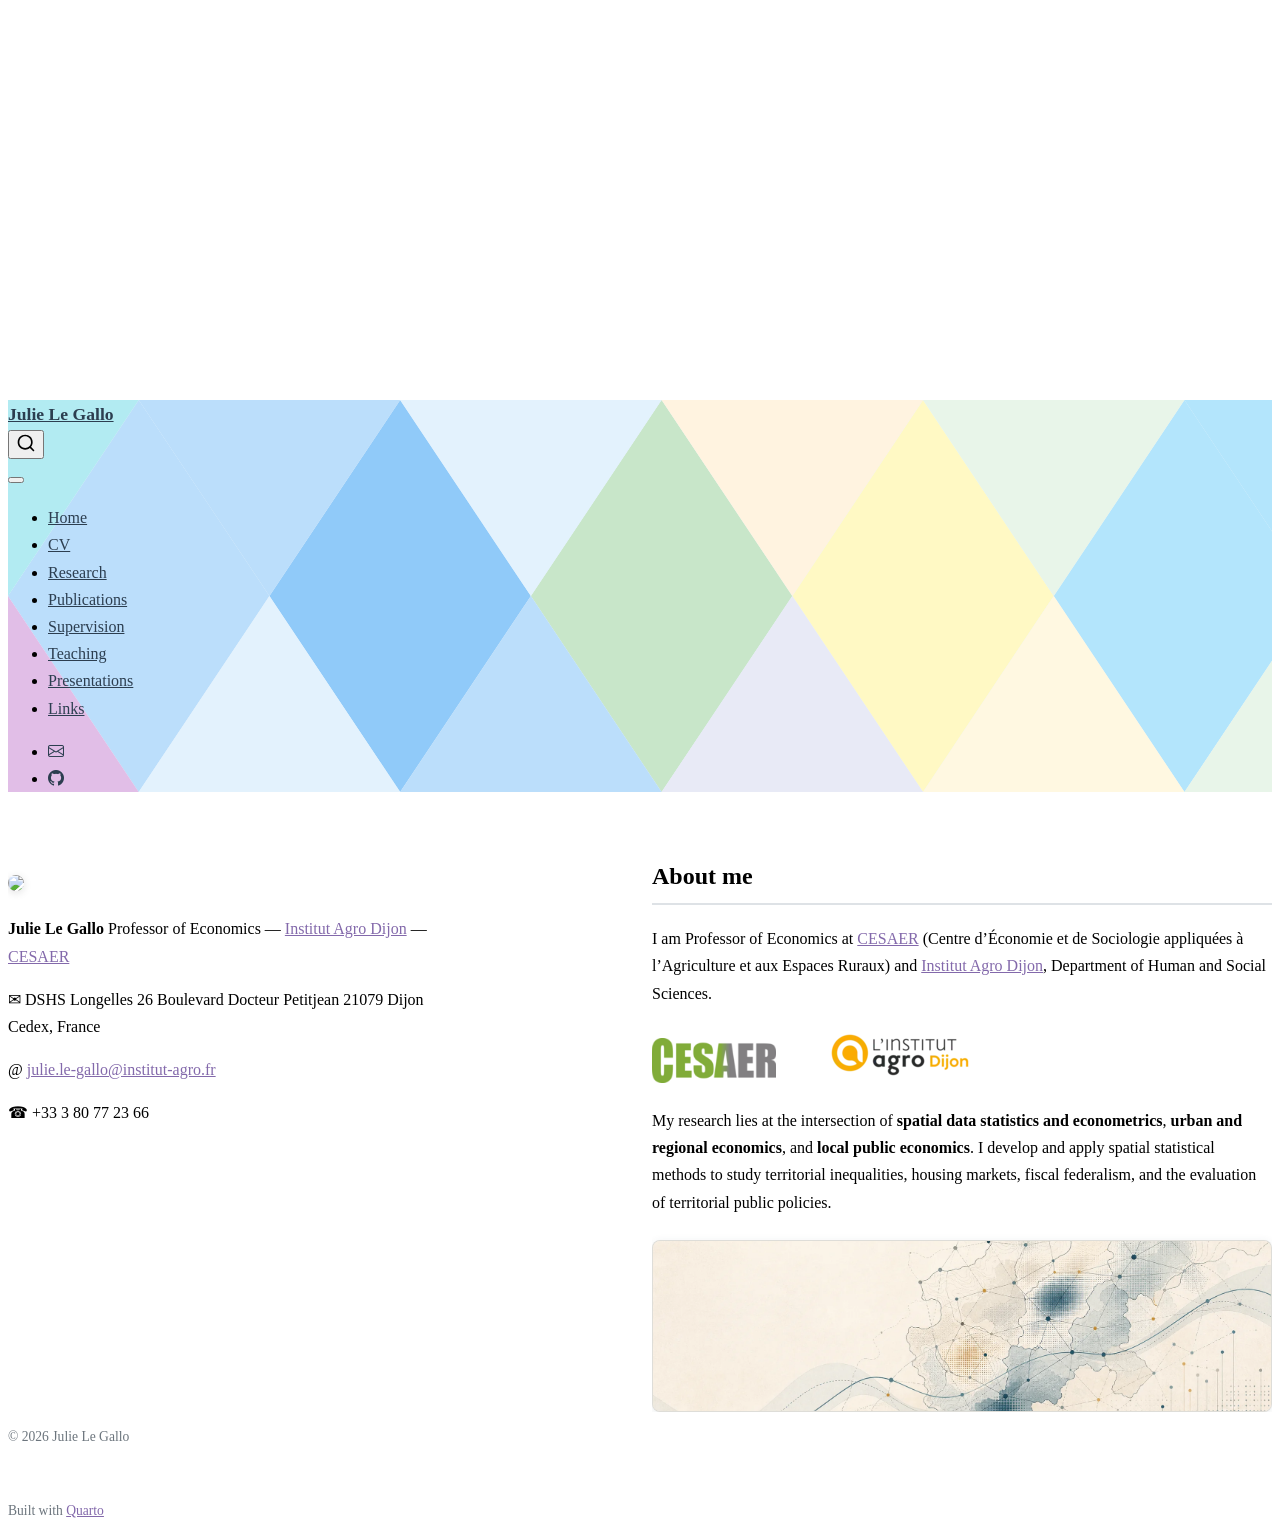
==== commit c6bd3868: "Update10Nov2026" ====
--- a/docs/index.html
+++ b/docs/index.html
@@ -43,7 +43,7 @@
 <link href="site_libs/quarto-html/quarto-syntax-highlighting-7f8f88aac4f3542376d5c11b86a4c14d.css" rel="stylesheet" id="quarto-text-highlighting-styles">
 <script src="site_libs/bootstrap/bootstrap.min.js"></script>
 <link href="site_libs/bootstrap/bootstrap-icons.css" rel="stylesheet">
-<link href="site_libs/bootstrap/bootstrap-6b423f165eeea3787de40cb4f8e821c3.min.css" rel="stylesheet" append-hash="true" id="quarto-bootstrap" data-mode="light">
+<link href="site_libs/bootstrap/bootstrap-6033a600180109c3731f6a886c29932c.min.css" rel="stylesheet" append-hash="true" id="quarto-bootstrap" data-mode="light">
 <script id="quarto-search-options" type="application/json">{
   "location": "navbar",
   "copy-button": false,
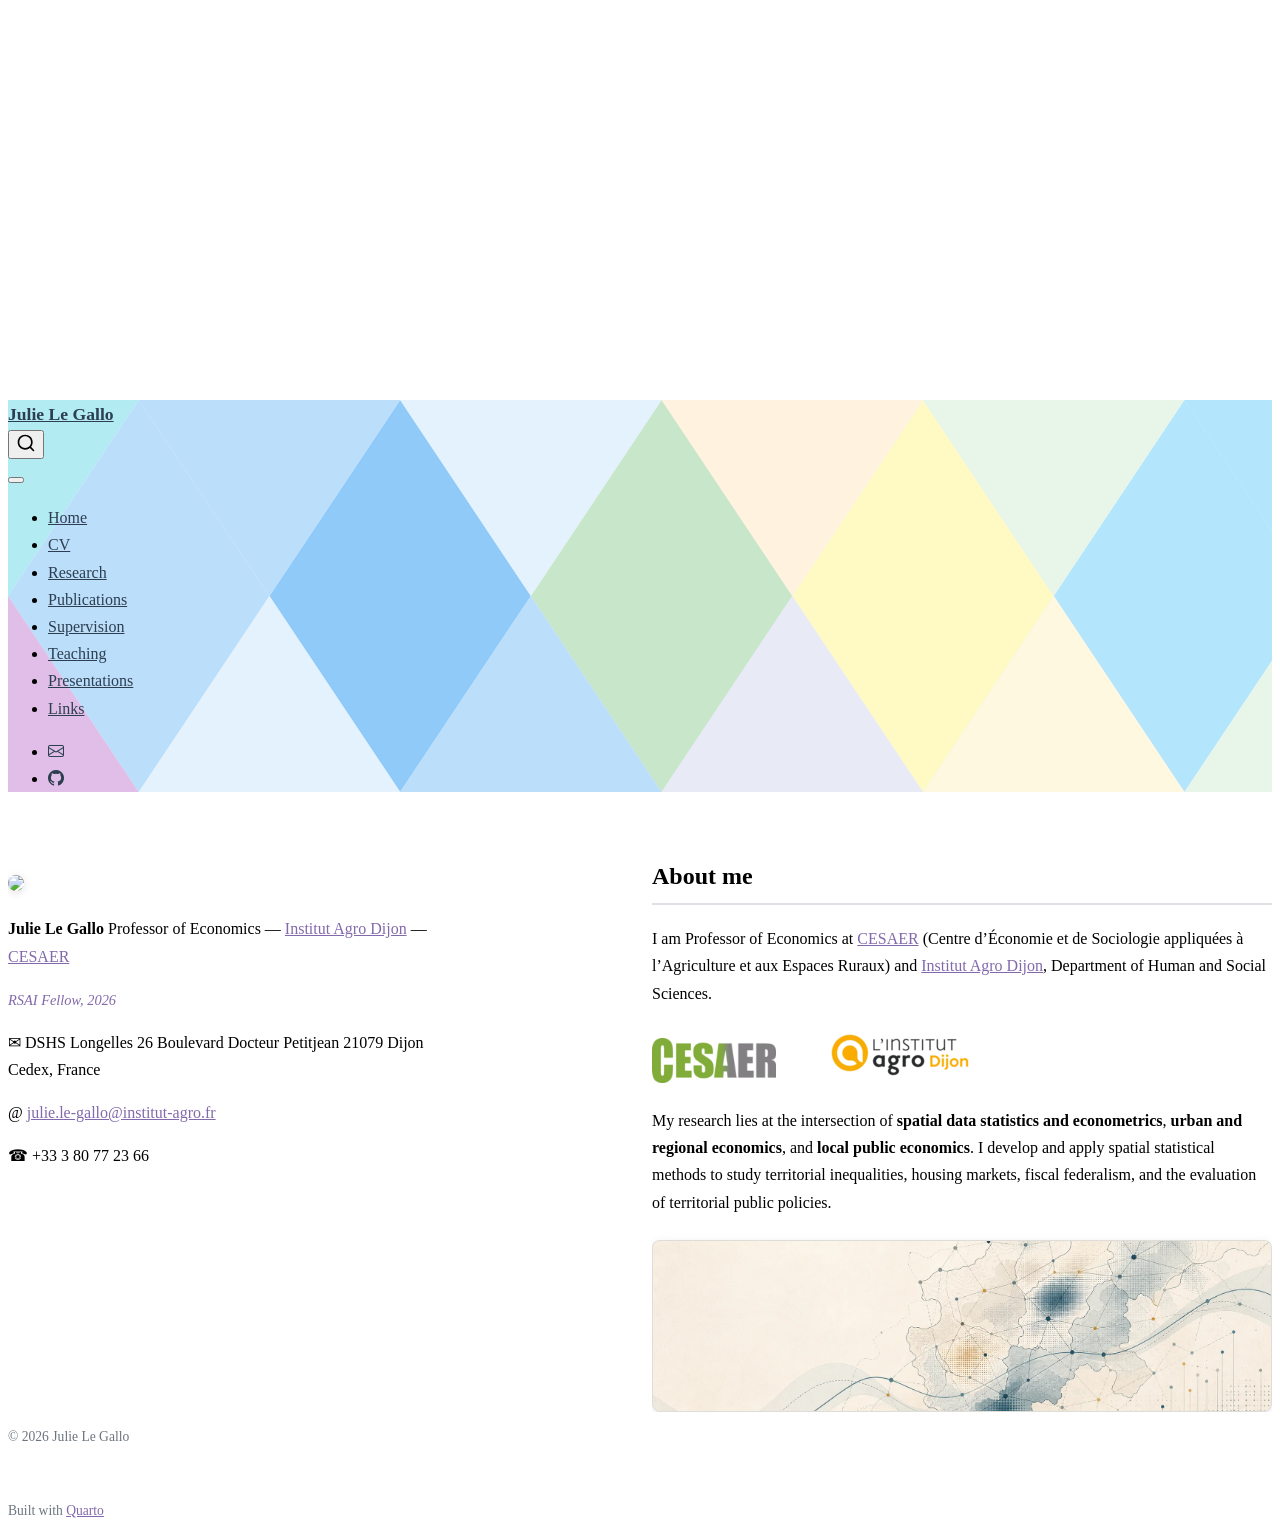
==== commit 30531f03: "Add RSAI Fellow 2026 distinction to homepage Co-Authored-By: Claude Opus 5.5 <noreply@anthropic.com>" ====
--- a/docs/index.html
+++ b/docs/index.html
@@ -159,6 +159,7 @@
 <div class="column profile-column" style="width:30%;">
 <p><img src="photo.png" class="rounded img-fluid" width="220"></p>
 <p><strong>Julie Le Gallo</strong> Professor of Economics — <a href="https://institut-agro-dijon.fr/">Institut Agro Dijon</a> — <a href="https://cesaer.dijon.hub.inrae.fr/">CESAER</a></p>
+<p><a href="https://www.regionalscience.org/index.php/news/awards-prizes/item/3647-new-elected-rsai-fellow-for-2026.html" class="distinction">RSAI Fellow, 2026</a></p>
 <p>✉ DSHS Longelles 26 Boulevard Docteur Petitjean 21079 Dijon Cedex, France</p>
 <p>@ <a href="mailto:julie.le-gallo@institut-agro.fr">julie.le-gallo@institut-agro.fr</a></p>
 <p>☎ +33 3 80 77 23 66</p>
--- a/docs/styles.css
+++ b/docs/styles.css
@@ -77,6 +77,17 @@
 
 .profile-column {
   margin-top: 2rem;
+}
+
+/* Distinction line under name (e.g. RSAI Fellow) */
+a.distinction {
+  font-size: 0.9rem;
+  font-style: italic;
+  text-decoration: none;
+}
+
+a.distinction:hover {
+  text-decoration: underline;
 }
 
 img.rounded {
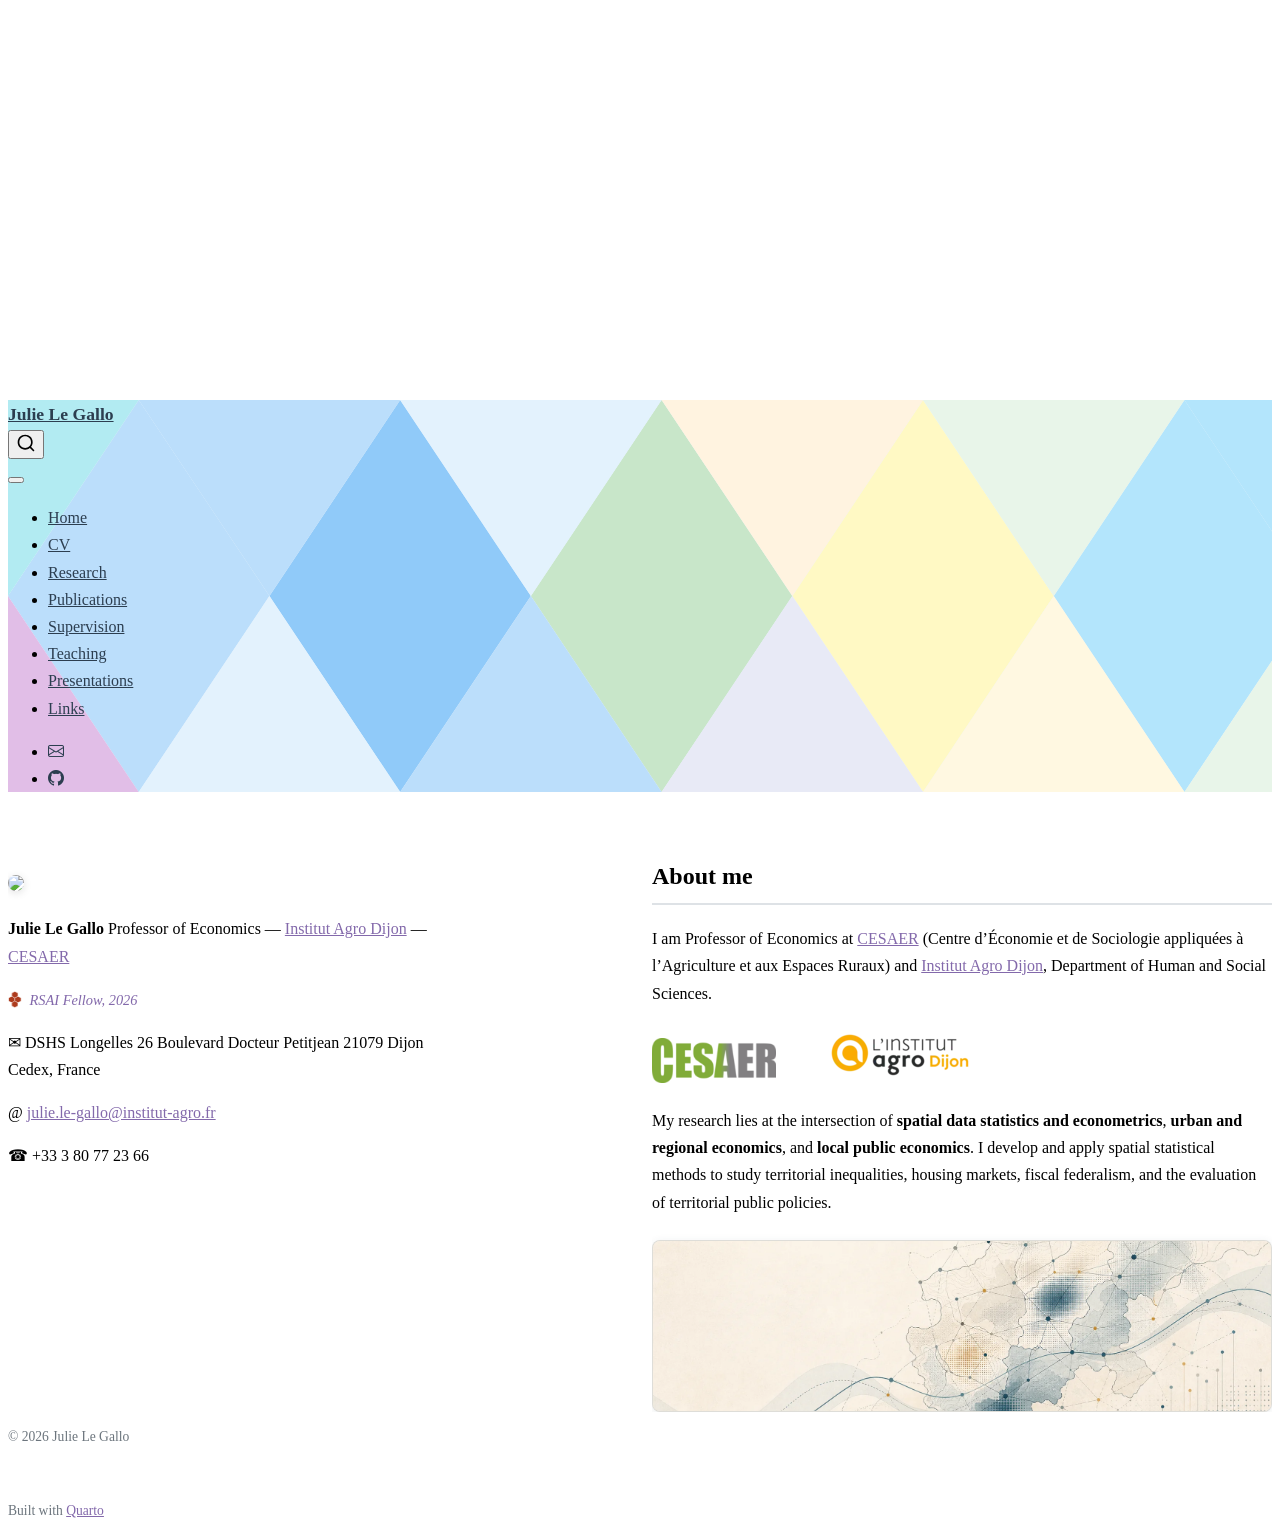
==== commit 7d0ff32c: "Add RSAI logo before Fellow distinction on homepage Co-Authored-By: Claude Opus 5.5 <noreply@anthrop" ====
--- a/docs/index.html
+++ b/docs/index.html
@@ -159,7 +159,7 @@
 <div class="column profile-column" style="width:30%;">
 <p><img src="photo.png" class="rounded img-fluid" width="220"></p>
 <p><strong>Julie Le Gallo</strong> Professor of Economics — <a href="https://institut-agro-dijon.fr/">Institut Agro Dijon</a> — <a href="https://cesaer.dijon.hub.inrae.fr/">CESAER</a></p>
-<p><a href="https://www.regionalscience.org/index.php/news/awards-prizes/item/3647-new-elected-rsai-fellow-for-2026.html" class="distinction">RSAI Fellow, 2026</a></p>
+<p><a href="https://www.regionalscience.org/index.php/news/awards-prizes/item/3647-new-elected-rsai-fellow-for-2026.html" class="distinction"><img src="logos/rsai-hex.png" class="distinction-logo img-fluid" alt="RSAI"> RSAI Fellow, 2026</a></p>
 <p>✉ DSHS Longelles 26 Boulevard Docteur Petitjean 21079 Dijon Cedex, France</p>
 <p>@ <a href="mailto:julie.le-gallo@institut-agro.fr">julie.le-gallo@institut-agro.fr</a></p>
 <p>☎ +33 3 80 77 23 66</p>
--- a/docs/styles.css
+++ b/docs/styles.css
@@ -90,6 +90,13 @@
   text-decoration: underline;
 }
 
+img.distinction-logo {
+  height: 1.15em;
+  width: auto;
+  vertical-align: -0.2em;
+  margin-right: 0.3em;
+}
+
 img.rounded {
   border-radius: 8px;
   box-shadow: 0 2px 8px rgba(0,0,0,0.12);
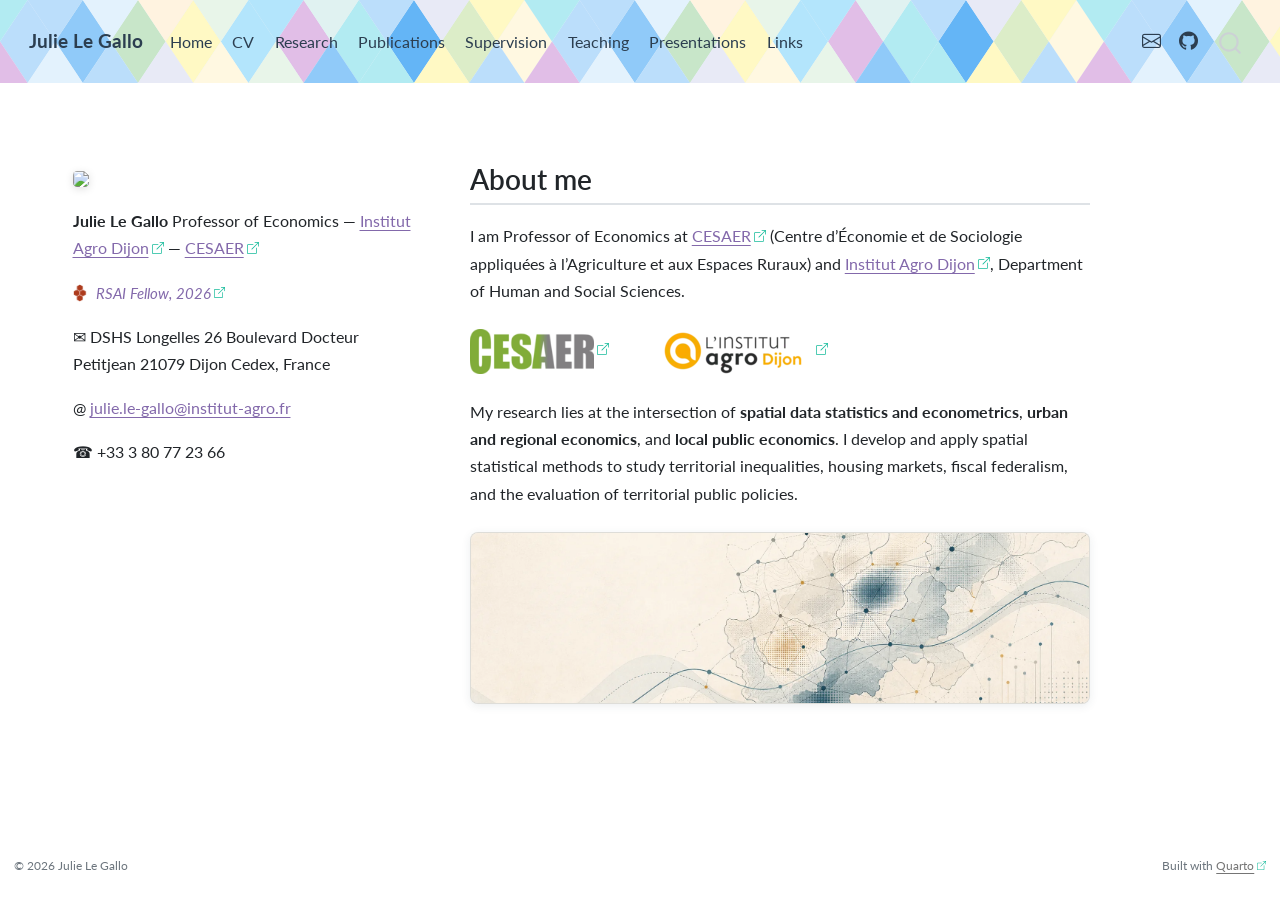
==== commit b8e8dd70: "Add submitted E&S review paper (Breuillé, Le Gallo) to Research page Submitted to Economie et Statis" ====
--- a/docs/index.html
+++ b/docs/index.html
@@ -43,7 +43,7 @@
 <link href="site_libs/quarto-html/quarto-syntax-highlighting-7f8f88aac4f3542376d5c11b86a4c14d.css" rel="stylesheet" id="quarto-text-highlighting-styles">
 <script src="site_libs/bootstrap/bootstrap.min.js"></script>
 <link href="site_libs/bootstrap/bootstrap-icons.css" rel="stylesheet">
-<link href="site_libs/bootstrap/bootstrap-6033a600180109c3731f6a886c29932c.min.css" rel="stylesheet" append-hash="true" id="quarto-bootstrap" data-mode="light">
+<link href="site_libs/bootstrap/bootstrap-6b423f165eeea3787de40cb4f8e821c3.min.css" rel="stylesheet" append-hash="true" id="quarto-bootstrap" data-mode="light">
 <script id="quarto-search-options" type="application/json">{
   "location": "navbar",
   "copy-button": false,
